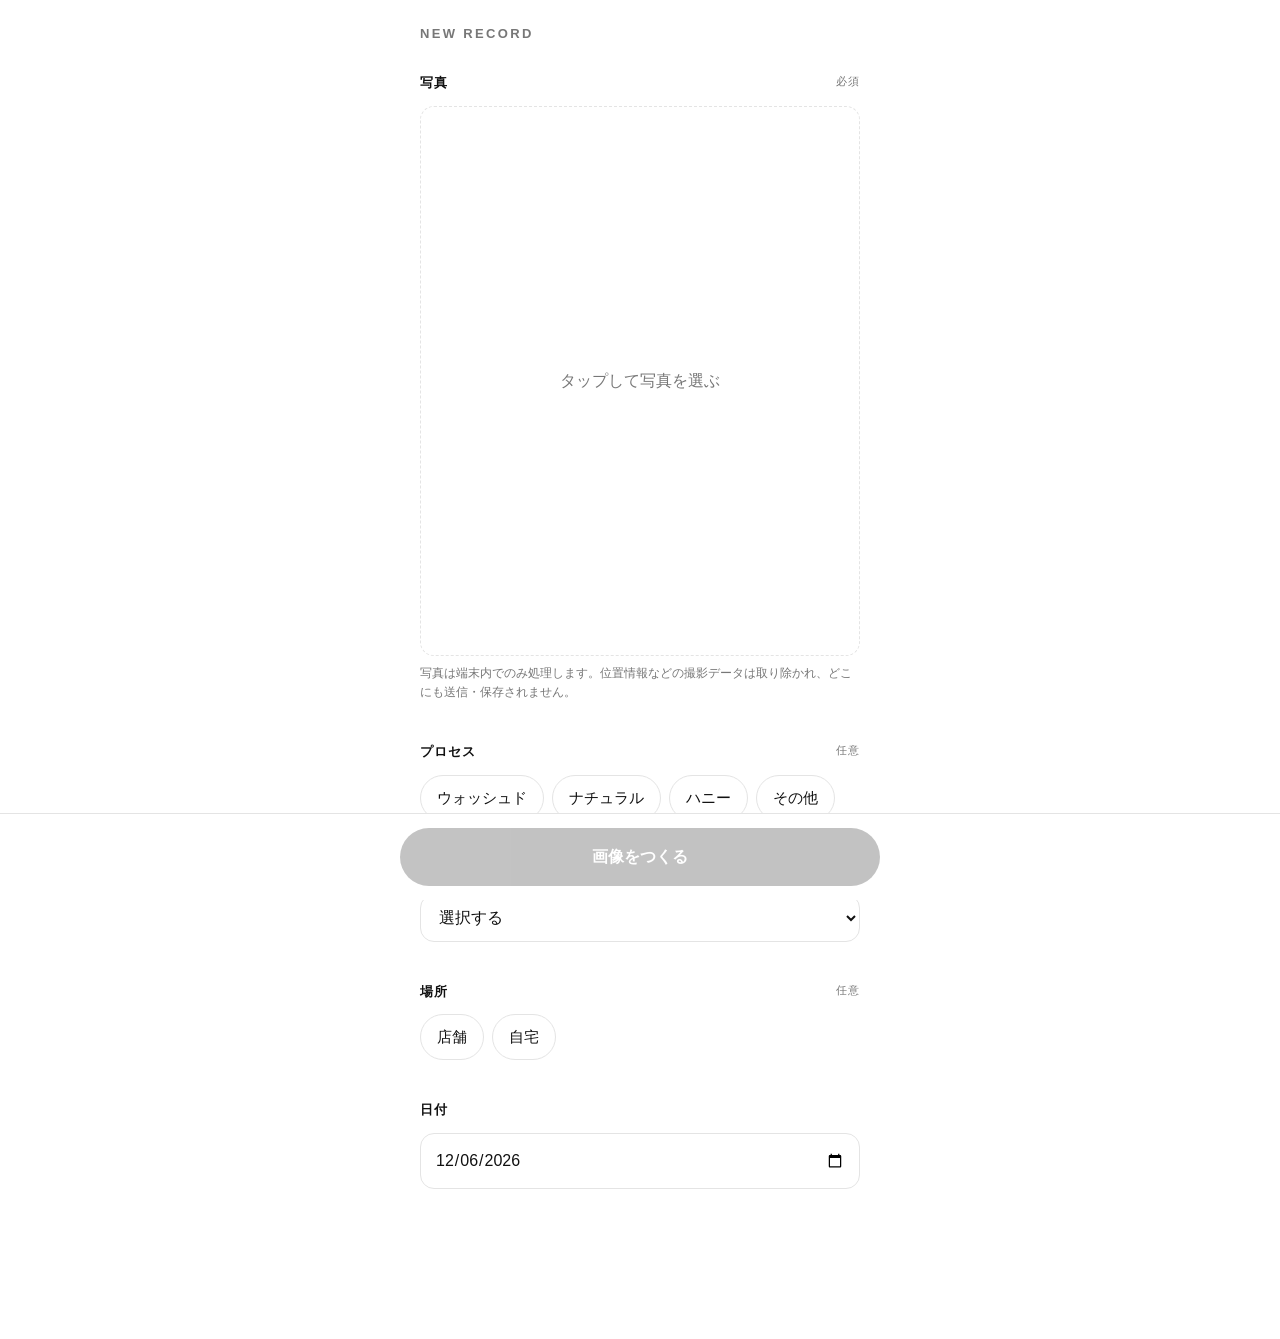
==== index.html @ d7ea0048 "Add input form prototype (photo, process, country, place, date) Co-Authored-By: Claude Sonnet 5.5 <n" ====
<!doctype html>
<html lang="ja">
<head>
<meta charset="utf-8">
<meta name="viewport" content="width=device-width, initial-scale=1, viewport-fit=cover">
<meta http-equiv="Content-Security-Policy" content="default-src 'none'; img-src 'self' blob: data:; style-src 'unsafe-inline'; script-src 'unsafe-inline'; base-uri 'none'; form-action 'none'">
<meta name="referrer" content="no-referrer">
<title>記録フォーム（仮）</title>
<style>
:root{--bg:#fff;--fg:#111;--sub:#777;--line:#e4e4e4;--acc:#111;--r:14px}
@media(prefers-color-scheme:dark){:root{--bg:#0c0c0c;--fg:#f2f2f2;--sub:#888;--line:#2a2a2a;--acc:#f2f2f2}}
*{box-sizing:border-box}
body{margin:0;background:var(--bg);color:var(--fg);font:16px/1.6 -apple-system,"Hiragino Sans","Noto Sans JP",sans-serif;-webkit-text-size-adjust:100%}
main{max-width:480px;margin:0 auto;padding:24px 20px calc(110px + env(safe-area-inset-bottom))}
h1{font-size:13px;font-weight:600;letter-spacing:.18em;color:var(--sub);margin:0 0 28px}
section{margin-bottom:40px}
h2{font-size:13px;font-weight:600;letter-spacing:.08em;margin:0 0 12px;display:flex;justify-content:space-between}
h2 small{color:var(--sub);font-weight:400}
.photo{display:flex;align-items:center;justify-content:center;aspect-ratio:4/5;border:1px dashed var(--line);border-radius:var(--r);overflow:hidden;cursor:pointer;color:var(--sub);position:relative}
.photo img{width:100%;height:100%;object-fit:cover;position:absolute;inset:0}
.photo input{display:none}
.chips{display:flex;flex-wrap:wrap;gap:8px}
.chip{border:1px solid var(--line);background:none;color:var(--fg);border-radius:999px;padding:10px 16px;font:inherit;font-size:15px;cursor:pointer;min-height:44px}
.chip[aria-pressed=true]{background:var(--acc);color:var(--bg);border-color:var(--acc)}
.sub{margin-top:14px;padding-top:14px;border-top:1px solid var(--line)}
.sub p{margin:0 0 10px;font-size:12px;color:var(--sub)}
input[type=text],input[type=date],select{width:100%;font:inherit;font-size:16px;padding:13px 14px;border:1px solid var(--line);border-radius:var(--r);background:none;color:var(--fg);min-height:48px}
.note{font-size:12px;color:var(--sub);margin:8px 0 0}
.bar{position:fixed;left:0;right:0;bottom:0;padding:14px 20px calc(14px + env(safe-area-inset-bottom));background:var(--bg);border-top:1px solid var(--line)}
.bar div{max-width:480px;margin:0 auto}
button.go{width:100%;border:0;border-radius:999px;background:var(--acc);color:var(--bg);font:inherit;font-weight:600;padding:16px;min-height:52px;cursor:pointer}
button.go:disabled{opacity:.25;cursor:default}
pre{font-size:12px;background:none;border:1px solid var(--line);border-radius:var(--r);padding:14px;white-space:pre-wrap;display:none}
[hidden]{display:none!important}
</style>
</head>
<body>
<main>
<h1>NEW RECORD</h1>

<section>
  <h2>写真 <small>必須</small></h2>
  <label class="photo" id="photoBox">
    <span id="photoHint">タップして写真を選ぶ</span>
    <input type="file" id="photo" accept="image/*">
  </label>
  <p class="note">写真は端末内でのみ処理します。位置情報などの撮影データは取り除かれ、どこにも送信・保存されません。</p>
</section>

<section>
  <h2>プロセス <small>任意</small></h2>
  <div class="chips" id="procMain"></div>
  <div class="sub" id="procSubWrap" hidden>
    <p id="procSubLabel"></p>
    <div class="chips" id="procSub"></div>
    <input type="text" id="procFree" maxlength="12" placeholder="自由入力（12文字まで）" hidden style="margin-top:10px">
  </div>
</section>

<section>
  <h2>生産国 <small>任意</small></h2>
  <select id="country"><option value="">選択する</option></select>
</section>

<section>
  <h2>場所 <small>任意</small></h2>
  <div class="chips" id="placeMode">
    <button class="chip" data-m="shop" aria-pressed="false">店舗</button>
    <button class="chip" data-m="home" aria-pressed="false">自宅</button>
  </div>
  <div class="sub" id="shopWrap" hidden>
    <input type="text" id="shop" maxlength="40" placeholder="店舗名" autocomplete="off">
    <p class="note" style="margin-top:8px">現在地は取得しません。入力した店舗名のみが画像に載ります。</p>
  </div>
  <p class="note" id="homeNote" hidden>位置情報は一切使わず、画像には「HOME」とだけ表示します。</p>
</section>

<section>
  <h2>日付</h2>
  <input type="date" id="date">
</section>

<pre id="out"></pre>
</main>

<div class="bar"><div><button class="go" id="go" disabled>画像をつくる</button></div></div>

<script>
(()=>{
const PROC=[
 {k:"Washed",l:"ウォッシュド",sub:[]},
 {k:"Natural",l:"ナチュラル",sub:["Anaerobic|アナエロビック","Carbonic Maceration|カーボニックマセレーション","Infused / Co-ferment|インフューズド／コーファーメント"]},
 {k:"Honey",l:"ハニー",sub:["Yellow|イエロー","Red|レッド","Black|ブラック"]},
 {k:"Other",l:"その他",sub:["Thermal Shock|サーマルショック","Decaf|デカフェ","Wet-hulled (Giling Basah)|スマトラ式"],free:true}
];
const COUNTRY=["Blend|ブレンド","Ethiopia|エチオピア","Kenya|ケニア","Rwanda|ルワンダ","Burundi|ブルンジ","Tanzania|タンザニア","Uganda|ウガンダ","Colombia|コロンビア","Brazil|ブラジル","Panama|パナマ","Costa Rica|コスタリカ","Guatemala|グアテマラ","El Salvador|エルサルバドル","Honduras|ホンジュラス","Nicaragua|ニカラグア","Mexico|メキシコ","Peru|ペルー","Bolivia|ボリビア","Ecuador|エクアドル","Jamaica|ジャマイカ","Yemen|イエメン","India|インド","Indonesia|インドネシア","Vietnam|ベトナム","Thailand|タイ","Myanmar|ミャンマー","China|中国","Papua New Guinea|パプアニューギニア","Timor-Leste|東ティモール","Hawaii (USA)|ハワイ","Japan|日本"];
const $=s=>document.querySelector(s);
const st={photo:null,proc:null,sub:null,free:"",country:"",mode:null,shop:"",date:""};

// process
const pm=$("#procMain");
PROC.forEach(p=>{const b=el("button","chip",p.l);b.setAttribute("aria-pressed","false");b.onclick=()=>{
  const same=st.proc===p.k; st.proc=same?null:p.k; st.sub=null; st.free=""; $("#procFree").value="";
  render();};b.dataset.k=p.k;pm.appendChild(b)});
function renderProc(){
  [...pm.children].forEach(b=>b.setAttribute("aria-pressed",b.dataset.k===st.proc));
  const p=PROC.find(x=>x.k===st.proc), w=$("#procSubWrap"), s=$("#procSub");
  s.textContent="";
  if(!p||(!p.sub.length&&!p.free)){w.hidden=true;return}
  w.hidden=false; $("#procSubLabel").textContent="詳細（任意・親だけでもOK）";
  p.sub.forEach(v=>{const [k,l]=v.split("|");const b=el("button","chip",l);
    b.setAttribute("aria-pressed",st.sub===k);b.onclick=()=>{st.sub=st.sub===k?null:k;st.free="";$("#procFree").value="";render()};s.appendChild(b)});
  $("#procFree").hidden=!p.free;
}
$("#procFree").oninput=e=>{st.free=e.target.value.trim();if(st.free)st.sub=null;render()};

// country
COUNTRY.forEach(c=>{const [k,l]=c.split("|");const o=el("option","",`${l}　${k}`);o.value=k;$("#country").appendChild(o)});
$("#country").onchange=e=>{st.country=e.target.value;render()};

// place
document.querySelectorAll("#placeMode .chip").forEach(b=>b.onclick=()=>{
  st.mode=st.mode===b.dataset.m?null:b.dataset.m; if(st.mode!=="shop"){st.shop="";$("#shop").value=""} render()});
$("#shop").oninput=e=>{st.shop=e.target.value.trim();render()};

// date
const d=new Date();$("#date").value=st.date=`${d.getFullYear()}-${String(d.getMonth()+1).padStart(2,"0")}-${String(d.getDate()).padStart(2,"0")}`;
$("#date").onchange=e=>{st.date=e.target.value;render()};

// photo: re-encode via canvas => EXIF/GPS dropped; kept only in memory
$("#photo").onchange=async e=>{
  const f=e.target.files[0]; if(!f)return;
  try{
    const bmp=await createImageBitmap(f,{imageOrientation:"from-image"});
    const max=2160,sc=Math.min(1,max/Math.max(bmp.width,bmp.height));
    const c=document.createElement("canvas");c.width=Math.round(bmp.width*sc);c.height=Math.round(bmp.height*sc);
    c.getContext("2d").drawImage(bmp,0,0,c.width,c.height);bmp.close&&bmp.close();
    const blob=await new Promise(r=>c.toBlob(r,"image/jpeg",.92));
    if(st.photo)URL.revokeObjectURL(st.photo.url);
    st.photo={blob,url:URL.createObjectURL(blob),w:c.width,h:c.height};
    const old=$("#photoBox img");old&&old.remove();
    const im=el("img");im.src=st.photo.url;im.alt="選択した写真";$("#photoBox").appendChild(im);
    $("#photoHint").hidden=true;
  }catch(_){alert("この写真を読み込めませんでした。別の写真をお試しください。")}
  e.target.value="";render();
};

function render(){
  renderProc();
  document.querySelectorAll("#placeMode .chip").forEach(b=>b.setAttribute("aria-pressed",b.dataset.m===st.mode));
  $("#shopWrap").hidden=st.mode!=="shop"; $("#homeNote").hidden=st.mode!=="home";
  $("#go").disabled=!st.photo;
}
// 空の項目は出力から行ごと除外する（画像側の仕様と同じ）
$("#go").onclick=()=>{
  const p=PROC.find(x=>x.k===st.proc);
  const rec={process:p?{main:p.k,sub:st.sub||undefined,custom:st.free||undefined}:undefined,
    country:st.country||undefined,
    place:st.mode==="home"?"HOME":(st.shop||undefined),date:st.date||undefined,
    photo:st.photo&&`${st.photo.w}x${st.photo.h} jpeg (in-memory)`};
  const o=$("#out");o.style.display="block";o.textContent="→ 次工程（画像生成）へ渡す値\n"+JSON.stringify(rec,null,2);
  o.scrollIntoView({behavior:"smooth"});
};
function el(t,c,x){const e=document.createElement(t);if(c)e.className=c;if(x)e.textContent=x;return e}
render();
})();
</script>
</body>
</html>
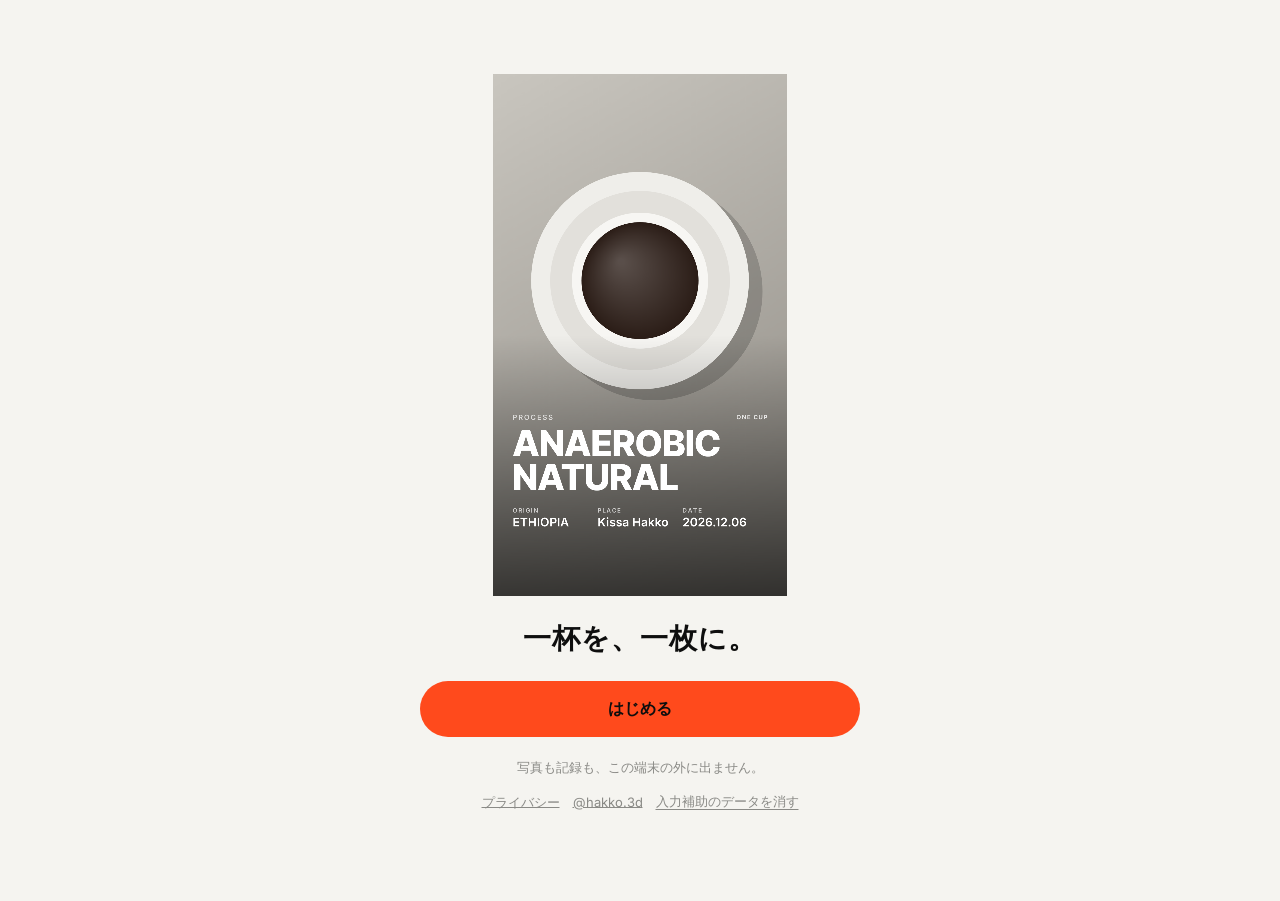
==== commit 891f0601: "Build site per design v1: step flow, share image renderer, offline support Co-Authored-By: Claude Fa" ====
--- a/index.html
+++ b/index.html
@@ -3,167 +3,110 @@
 <head>
 <meta charset="utf-8">
 <meta name="viewport" content="width=device-width, initial-scale=1, viewport-fit=cover">
-<meta http-equiv="Content-Security-Policy" content="default-src 'none'; img-src 'self' blob: data:; style-src 'unsafe-inline'; script-src 'unsafe-inline'; base-uri 'none'; form-action 'none'">
+<meta http-equiv="Content-Security-Policy" content="default-src 'none'; script-src 'self'; style-src 'self'; img-src 'self' blob: data:; font-src 'self'; connect-src 'self'; worker-src 'self'; base-uri 'none'; form-action 'none'">
 <meta name="referrer" content="no-referrer">
-<title>記録フォーム（仮）</title>
-<style>
-:root{--bg:#fff;--fg:#111;--sub:#777;--line:#e4e4e4;--acc:#111;--r:14px}
-@media(prefers-color-scheme:dark){:root{--bg:#0c0c0c;--fg:#f2f2f2;--sub:#888;--line:#2a2a2a;--acc:#f2f2f2}}
-*{box-sizing:border-box}
-body{margin:0;background:var(--bg);color:var(--fg);font:16px/1.6 -apple-system,"Hiragino Sans","Noto Sans JP",sans-serif;-webkit-text-size-adjust:100%}
-main{max-width:480px;margin:0 auto;padding:24px 20px calc(110px + env(safe-area-inset-bottom))}
-h1{font-size:13px;font-weight:600;letter-spacing:.18em;color:var(--sub);margin:0 0 28px}
-section{margin-bottom:40px}
-h2{font-size:13px;font-weight:600;letter-spacing:.08em;margin:0 0 12px;display:flex;justify-content:space-between}
-h2 small{color:var(--sub);font-weight:400}
-.photo{display:flex;align-items:center;justify-content:center;aspect-ratio:4/5;border:1px dashed var(--line);border-radius:var(--r);overflow:hidden;cursor:pointer;color:var(--sub);position:relative}
-.photo img{width:100%;height:100%;object-fit:cover;position:absolute;inset:0}
-.photo input{display:none}
-.chips{display:flex;flex-wrap:wrap;gap:8px}
-.chip{border:1px solid var(--line);background:none;color:var(--fg);border-radius:999px;padding:10px 16px;font:inherit;font-size:15px;cursor:pointer;min-height:44px}
-.chip[aria-pressed=true]{background:var(--acc);color:var(--bg);border-color:var(--acc)}
-.sub{margin-top:14px;padding-top:14px;border-top:1px solid var(--line)}
-.sub p{margin:0 0 10px;font-size:12px;color:var(--sub)}
-input[type=text],input[type=date],select{width:100%;font:inherit;font-size:16px;padding:13px 14px;border:1px solid var(--line);border-radius:var(--r);background:none;color:var(--fg);min-height:48px}
-.note{font-size:12px;color:var(--sub);margin:8px 0 0}
-.bar{position:fixed;left:0;right:0;bottom:0;padding:14px 20px calc(14px + env(safe-area-inset-bottom));background:var(--bg);border-top:1px solid var(--line)}
-.bar div{max-width:480px;margin:0 auto}
-button.go{width:100%;border:0;border-radius:999px;background:var(--acc);color:var(--bg);font:inherit;font-weight:600;padding:16px;min-height:52px;cursor:pointer}
-button.go:disabled{opacity:.25;cursor:default}
-pre{font-size:12px;background:none;border:1px solid var(--line);border-radius:var(--r);padding:14px;white-space:pre-wrap;display:none}
-[hidden]{display:none!important}
-</style>
+<meta name="theme-color" content="#0E0E0E" media="(prefers-color-scheme: dark)">
+<meta name="theme-color" content="#F5F4F0" media="(prefers-color-scheme: light)">
+<meta name="description" content="飲んだコーヒーの写真に、精製プロセスを重ねた一枚をつくる。写真も記録も端末の外に出ません。">
+<title>一杯を、一枚に。</title>
+<link rel="preload" href="fonts/inter-tight.woff2" as="font" type="font/woff2" crossorigin>
+<link rel="stylesheet" href="css/app.css">
 </head>
 <body>
-<main>
-<h1>NEW RECORD</h1>
+<p id="iab" class="iab" hidden>保存がうまくいかない場合は、右上のメニューから Safari / Chrome で開いてください。</p>
 
-<section>
-  <h2>写真 <small>必須</small></h2>
-  <label class="photo" id="photoBox">
-    <span id="photoHint">タップして写真を選ぶ</span>
-    <input type="file" id="photo" accept="image/*">
-  </label>
-  <p class="note">写真は端末内でのみ処理します。位置情報などの撮影データは取り除かれ、どこにも送信・保存されません。</p>
-</section>
-
-<section>
-  <h2>プロセス <small>任意</small></h2>
-  <div class="chips" id="procMain"></div>
-  <div class="sub" id="procSubWrap" hidden>
-    <p id="procSubLabel"></p>
-    <div class="chips" id="procSub"></div>
-    <input type="text" id="procFree" maxlength="12" placeholder="自由入力（12文字まで）" hidden style="margin-top:10px">
-  </div>
-</section>
-
-<section>
-  <h2>生産国 <small>任意</small></h2>
-  <select id="country"><option value="">選択する</option></select>
-</section>
-
-<section>
-  <h2>場所 <small>任意</small></h2>
-  <div class="chips" id="placeMode">
-    <button class="chip" data-m="shop" aria-pressed="false">店舗</button>
-    <button class="chip" data-m="home" aria-pressed="false">自宅</button>
-  </div>
-  <div class="sub" id="shopWrap" hidden>
-    <input type="text" id="shop" maxlength="40" placeholder="店舗名" autocomplete="off">
-    <p class="note" style="margin-top:8px">現在地は取得しません。入力した店舗名のみが画像に載ります。</p>
-  </div>
-  <p class="note" id="homeNote" hidden>位置情報は一切使わず、画像には「HOME」とだけ表示します。</p>
-</section>
-
-<section>
-  <h2>日付</h2>
-  <input type="date" id="date">
-</section>
-
-<pre id="out"></pre>
+<!-- S0 トップ -->
+<main id="s0" class="top">
+  <canvas id="sample" class="sample" width="1080" height="1920" role="img" aria-label="シェア画像の例。写真の上に ANAEROBIC NATURAL、産地、店名、日付が重なっている"></canvas>
+  <h1>一杯を、一枚に。</h1>
+  <button id="start" class="primary">はじめる</button>
+  <footer>
+    <p>写真も記録も、この端末の外に出ません。</p>
+    <p><a href="privacy.html">プライバシー</a>　<a href="https://www.instagram.com/hakko.3d/" rel="noopener noreferrer">@hakko.3d</a>　<button id="clear" class="link">入力補助のデータを消す</button></p>
+  </footer>
 </main>
 
-<div class="bar"><div><button class="go" id="go" disabled>画像をつくる</button></div></div>
+<!-- S1〜S5 -->
+<main id="flow" class="flow" hidden>
+  <header>
+    <button id="back" class="icon" aria-label="戻る">←</button>
+    <span id="stepname"></span>
+    <button id="jump" class="link">このまま作る</button>
+  </header>
+  <div class="stage"><canvas id="cv" width="1080" height="1920"></canvas></div>
 
-<script>
-(()=>{
-const PROC=[
- {k:"Washed",l:"ウォッシュド",sub:[]},
- {k:"Natural",l:"ナチュラル",sub:["Anaerobic|アナエロビック","Carbonic Maceration|カーボニックマセレーション","Infused / Co-ferment|インフューズド／コーファーメント"]},
- {k:"Honey",l:"ハニー",sub:["Yellow|イエロー","Red|レッド","Black|ブラック"]},
- {k:"Other",l:"その他",sub:["Thermal Shock|サーマルショック","Decaf|デカフェ","Wet-hulled (Giling Basah)|スマトラ式"],free:true}
-];
-const COUNTRY=["Blend|ブレンド","Ethiopia|エチオピア","Kenya|ケニア","Rwanda|ルワンダ","Burundi|ブルンジ","Tanzania|タンザニア","Uganda|ウガンダ","Colombia|コロンビア","Brazil|ブラジル","Panama|パナマ","Costa Rica|コスタリカ","Guatemala|グアテマラ","El Salvador|エルサルバドル","Honduras|ホンジュラス","Nicaragua|ニカラグア","Mexico|メキシコ","Peru|ペルー","Bolivia|ボリビア","Ecuador|エクアドル","Jamaica|ジャマイカ","Yemen|イエメン","India|インド","Indonesia|インドネシア","Vietnam|ベトナム","Thailand|タイ","Myanmar|ミャンマー","China|中国","Papua New Guinea|パプアニューギニア","Timor-Leste|東ティモール","Hawaii (USA)|ハワイ","Japan|日本"];
-const $=s=>document.querySelector(s);
-const st={photo:null,proc:null,sub:null,free:"",country:"",mode:null,shop:"",date:""};
+  <section id="p1" class="panel" hidden>
+    <p class="hint">ドラッグで位置、ピンチで拡大</p>
+    <button id="usephoto" class="primary">この写真で進む</button>
+    <button id="repick" class="ghost">選び直す</button>
+  </section>
 
-// process
-const pm=$("#procMain");
-PROC.forEach(p=>{const b=el("button","chip",p.l);b.setAttribute("aria-pressed","false");b.onclick=()=>{
-  const same=st.proc===p.k; st.proc=same?null:p.k; st.sub=null; st.free=""; $("#procFree").value="";
-  render();};b.dataset.k=p.k;pm.appendChild(b)});
-function renderProc(){
-  [...pm.children].forEach(b=>b.setAttribute("aria-pressed",b.dataset.k===st.proc));
-  const p=PROC.find(x=>x.k===st.proc), w=$("#procSubWrap"), s=$("#procSub");
-  s.textContent="";
-  if(!p||(!p.sub.length&&!p.free)){w.hidden=true;return}
-  w.hidden=false; $("#procSubLabel").textContent="詳細（任意・親だけでもOK）";
-  p.sub.forEach(v=>{const [k,l]=v.split("|");const b=el("button","chip",l);
-    b.setAttribute("aria-pressed",st.sub===k);b.onclick=()=>{st.sub=st.sub===k?null:k;st.free="";$("#procFree").value="";render()};s.appendChild(b)});
-  $("#procFree").hidden=!p.free;
-}
-$("#procFree").oninput=e=>{st.free=e.target.value.trim();if(st.free)st.sub=null;render()};
+  <section id="p2" class="panel" hidden>
+    <div id="procMain" class="grid2"></div>
+    <div id="procSub" class="chips"></div>
+    <div id="procFreeWrap" hidden>
+      <form id="procFreeForm" class="inline">
+        <input id="procFree" type="text" maxlength="12" placeholder="自由入力（12文字まで）" autocomplete="off" enterkeyhint="done">
+        <button class="ghost">決定</button>
+      </form>
+    </div>
+    <button id="skip2" class="link skip">わからない・スキップ</button>
+  </section>
 
-// country
-COUNTRY.forEach(c=>{const [k,l]=c.split("|");const o=el("option","",`${l}　${k}`);o.value=k;$("#country").appendChild(o)});
-$("#country").onchange=e=>{st.country=e.target.value;render()};
+  <section id="p3" class="panel" hidden>
+    <div id="cRecentWrap"><p class="cap">最近</p><div id="cRecent" class="chips"></div></div>
+    <div id="cTop" class="chips"></div>
+    <button id="cMore" class="ghost">ほかの国</button>
+    <div id="cAll" hidden>
+      <input id="cFilter" type="text" placeholder="国名で絞り込む" autocomplete="off">
+      <div id="cList" class="list"></div>
+    </div>
+    <button id="skip3" class="link skip">スキップ</button>
+  </section>
 
-// place
-document.querySelectorAll("#placeMode .chip").forEach(b=>b.onclick=()=>{
-  st.mode=st.mode===b.dataset.m?null:b.dataset.m; if(st.mode!=="shop"){st.shop="";$("#shop").value=""} render()});
-$("#shop").oninput=e=>{st.shop=e.target.value.trim();render()};
+  <section id="p4" class="panel" hidden>
+    <div id="placeMode" class="grid2">
+      <button class="big" data-m="shop">店舗</button>
+      <button class="big" data-m="home">自宅</button>
+    </div>
+    <div id="shopWrap" hidden>
+      <div id="shopRecent" class="chips"></div>
+      <form id="shopForm" class="inline">
+        <input id="shop" type="text" maxlength="40" placeholder="店舗名" autocomplete="off" enterkeyhint="done">
+        <button class="ghost">決定</button>
+      </form>
+    </div>
+    <p class="hint">位置情報は使いません。自宅は「HOME」とだけ表示します。</p>
+    <button id="skip4" class="link skip">スキップ</button>
+  </section>
 
-// date
-const d=new Date();$("#date").value=st.date=`${d.getFullYear()}-${String(d.getMonth()+1).padStart(2,"0")}-${String(d.getDate()).padStart(2,"0")}`;
-$("#date").onchange=e=>{st.date=e.target.value;render()};
+  <section id="p5" class="panel" hidden>
+    <div class="segs">
+      <div class="seg" role="group" aria-label="型">
+        <button data-set="pattern=A">FULL</button><button data-set="pattern=B">LABEL</button>
+      </div>
+      <div class="seg" role="group" aria-label="縦横比">
+        <button data-set="ratio=9:16">9:16</button><button data-set="ratio=4:5">4:5</button>
+      </div>
+      <div class="seg" id="bgSeg" role="group" aria-label="地色">
+        <button data-set="bg=paper">紙</button><button data-set="bg=ink">墨</button>
+      </div>
+    </div>
+    <button id="save" class="primary">保存・シェア</button>
+    <div id="edit" class="list"></div>
+    <label class="row"><span class="k">日付</span><input id="date" type="date"></label>
+  </section>
+</main>
 
-// photo: re-encode via canvas => EXIF/GPS dropped; kept only in memory
-$("#photo").onchange=async e=>{
-  const f=e.target.files[0]; if(!f)return;
-  try{
-    const bmp=await createImageBitmap(f,{imageOrientation:"from-image"});
-    const max=2160,sc=Math.min(1,max/Math.max(bmp.width,bmp.height));
-    const c=document.createElement("canvas");c.width=Math.round(bmp.width*sc);c.height=Math.round(bmp.height*sc);
-    c.getContext("2d").drawImage(bmp,0,0,c.width,c.height);bmp.close&&bmp.close();
-    const blob=await new Promise(r=>c.toBlob(r,"image/jpeg",.92));
-    if(st.photo)URL.revokeObjectURL(st.photo.url);
-    st.photo={blob,url:URL.createObjectURL(blob),w:c.width,h:c.height};
-    const old=$("#photoBox img");old&&old.remove();
-    const im=el("img");im.src=st.photo.url;im.alt="選択した写真";$("#photoBox").appendChild(im);
-    $("#photoHint").hidden=true;
-  }catch(_){alert("この写真を読み込めませんでした。別の写真をお試しください。")}
-  e.target.value="";render();
-};
+<!-- S6 完了 -->
+<main id="s6" class="top" hidden>
+  <h1>保存しました</h1>
+  <img id="result" class="sample" alt="生成したシェア画像">
+  <p class="hint">保存されていない場合は、画像を長押しして保存できます。</p>
+  <button id="again" class="primary">もう一杯記録する</button>
+</main>
 
-function render(){
-  renderProc();
-  document.querySelectorAll("#placeMode .chip").forEach(b=>b.setAttribute("aria-pressed",b.dataset.m===st.mode));
-  $("#shopWrap").hidden=st.mode!=="shop"; $("#homeNote").hidden=st.mode!=="home";
-  $("#go").disabled=!st.photo;
-}
-// 空の項目は出力から行ごと除外する（画像側の仕様と同じ）
-$("#go").onclick=()=>{
-  const p=PROC.find(x=>x.k===st.proc);
-  const rec={process:p?{main:p.k,sub:st.sub||undefined,custom:st.free||undefined}:undefined,
-    country:st.country||undefined,
-    place:st.mode==="home"?"HOME":(st.shop||undefined),date:st.date||undefined,
-    photo:st.photo&&`${st.photo.w}x${st.photo.h} jpeg (in-memory)`};
-  const o=$("#out");o.style.display="block";o.textContent="→ 次工程（画像生成）へ渡す値\n"+JSON.stringify(rec,null,2);
-  o.scrollIntoView({behavior:"smooth"});
-};
-function el(t,c,x){const e=document.createElement(t);if(c)e.className=c;if(x)e.textContent=x;return e}
-render();
-})();
-</script>
+<input id="file" class="vh" type="file" accept="image/*" aria-hidden="true" tabindex="-1">
+<script type="module" src="js/app.js"></script>
 </body>
 </html>
--- a/css/app.css
+++ b/css/app.css
@@ -0,0 +1,73 @@
+@font-face{font-family:"Inter";src:url("../fonts/inter.woff2") format("woff2");font-weight:100 900;font-display:swap}
+@font-face{font-family:"Inter Tight";src:url("../fonts/inter-tight.woff2") format("woff2");font-weight:100 900;font-display:swap}
+
+/* 色は4色まで：墨・紙・灰・朱 */
+:root{--bg:#F5F4F0;--fg:#0E0E0E;--gray:#8A8A86;--acc:#FF4A1C;--line:rgba(138,138,134,.3)}
+@media(prefers-color-scheme:dark){:root{--bg:#0E0E0E;--fg:#F5F4F0}}
+
+*{box-sizing:border-box;-webkit-tap-highlight-color:transparent}
+html{-webkit-text-size-adjust:100%}
+body{margin:0;background:var(--bg);color:var(--fg);font:16px/1.6 "Inter","Hiragino Sans","Noto Sans JP",sans-serif}
+[hidden]{display:none!important}
+button,input{font:inherit;color:inherit}
+button{cursor:pointer;background:none;border:0;padding:0}
+a{color:inherit}
+.vh{position:absolute;width:1px;height:1px;opacity:0;pointer-events:none}
+main{max-width:480px;margin:0 auto;padding:0 20px}
+
+/* ボタン：丸端。入力欄：角丸14px。影なし */
+.primary{display:block;width:100%;min-height:56px;border-radius:999px;background:var(--acc);color:#0E0E0E;font-weight:700}
+.primary:disabled{opacity:.4}
+.ghost{min-height:48px;padding:0 20px;border-radius:999px;border:1px solid var(--line)}
+.link{color:var(--gray);font-size:13px;text-decoration:underline;text-underline-offset:3px;min-height:48px}
+.icon{width:48px;height:48px;font-size:20px}
+input[type=text],input[type=date]{min-height:48px;padding:0 14px;border:1px solid var(--line);border-radius:14px;background:none;width:100%}
+input:focus-visible,button:focus-visible,a:focus-visible{outline:2px solid var(--fg);outline-offset:2px}
+
+/* S0・S6 */
+.top{min-height:100svh;display:flex;flex-direction:column;align-items:center;justify-content:center;gap:20px;padding-top:24px;padding-bottom:24px;text-align:center}
+.top h1{font-size:28px;font-weight:700;letter-spacing:.04em;margin:0}
+.sample{height:58svh;width:auto;max-width:100%;display:block}
+.top footer{font-size:13px;color:var(--gray)}
+.top footer p{margin:0}
+.iab{margin:0;padding:10px 20px;font-size:13px;text-align:center;border-bottom:1px solid var(--line)}
+.hint{font-size:13px;color:var(--gray);margin:0;text-align:center}
+
+/* S1〜S5 */
+.flow header{display:grid;grid-template-columns:48px 1fr auto;align-items:center;height:52px;margin:0 -12px}
+#stepname{font-size:13px;font-weight:600;letter-spacing:.12em;text-align:center}
+#jump{min-width:48px;padding-right:12px}
+.stage{display:flex;justify-content:center}
+#cv{height:40svh;width:auto;max-width:100%;display:block}
+.flow[data-step="1"] #cv{height:60svh;touch-action:none;cursor:grab}
+.flow[data-step="5"] #cv{height:52svh}
+.panel{display:flex;flex-direction:column;gap:14px;padding:20px 0 32px}
+.grid2{display:grid;grid-template-columns:1fr 1fr;gap:10px}
+.big{min-height:64px;border:1px solid var(--line);border-radius:14px;font-weight:600}
+.chips{display:flex;flex-wrap:wrap;gap:8px}
+.chips:empty{display:none}
+.chip{min-height:48px;padding:0 18px;border:1px solid var(--line);border-radius:999px}
+.big[aria-pressed=true],.chip[aria-pressed=true],.seg button[aria-pressed=true]{background:var(--fg);color:var(--bg);border-color:var(--fg)}
+.cap{font-size:13px;color:var(--gray);margin:0 0 8px}
+.inline{display:flex;gap:8px}
+.inline input{flex:1;min-width:0}
+#shopWrap{display:flex;flex-direction:column;gap:14px}
+.skip{align-self:center}
+.list{display:flex;flex-direction:column}
+#cAll{display:flex;flex-direction:column;gap:8px}
+#cList{max-height:38svh;overflow:auto}
+.row{display:flex;justify-content:space-between;align-items:center;gap:16px;min-height:48px;border-bottom:1px solid var(--line);text-align:left;width:100%}
+.row .k{font-size:13px;color:var(--gray);flex:none}
+.row .v{overflow:hidden;text-overflow:ellipsis;white-space:nowrap}
+.row input[type=date]{width:auto;border:0;padding:0;text-align:right}
+.segs{display:flex;flex-wrap:wrap;gap:8px;justify-content:center}
+.seg{display:flex;border:1px solid var(--line);border-radius:999px;overflow:hidden}
+.seg button{min-height:44px;padding:0 16px;font-size:13px;font-weight:600;letter-spacing:.06em}
+
+/* プライバシーのページ */
+.doc{padding-top:32px;padding-bottom:48px}
+.doc h1{font-size:28px;margin:0 0 16px}
+.doc h2{font-size:16px;margin:32px 0 8px}
+.doc table{width:100%;border-collapse:collapse;font-size:13px}
+.doc th,.doc td{text-align:left;vertical-align:top;padding:8px 8px 8px 0;border-bottom:1px solid var(--line)}
+.doc th{color:var(--gray);font-weight:600}
